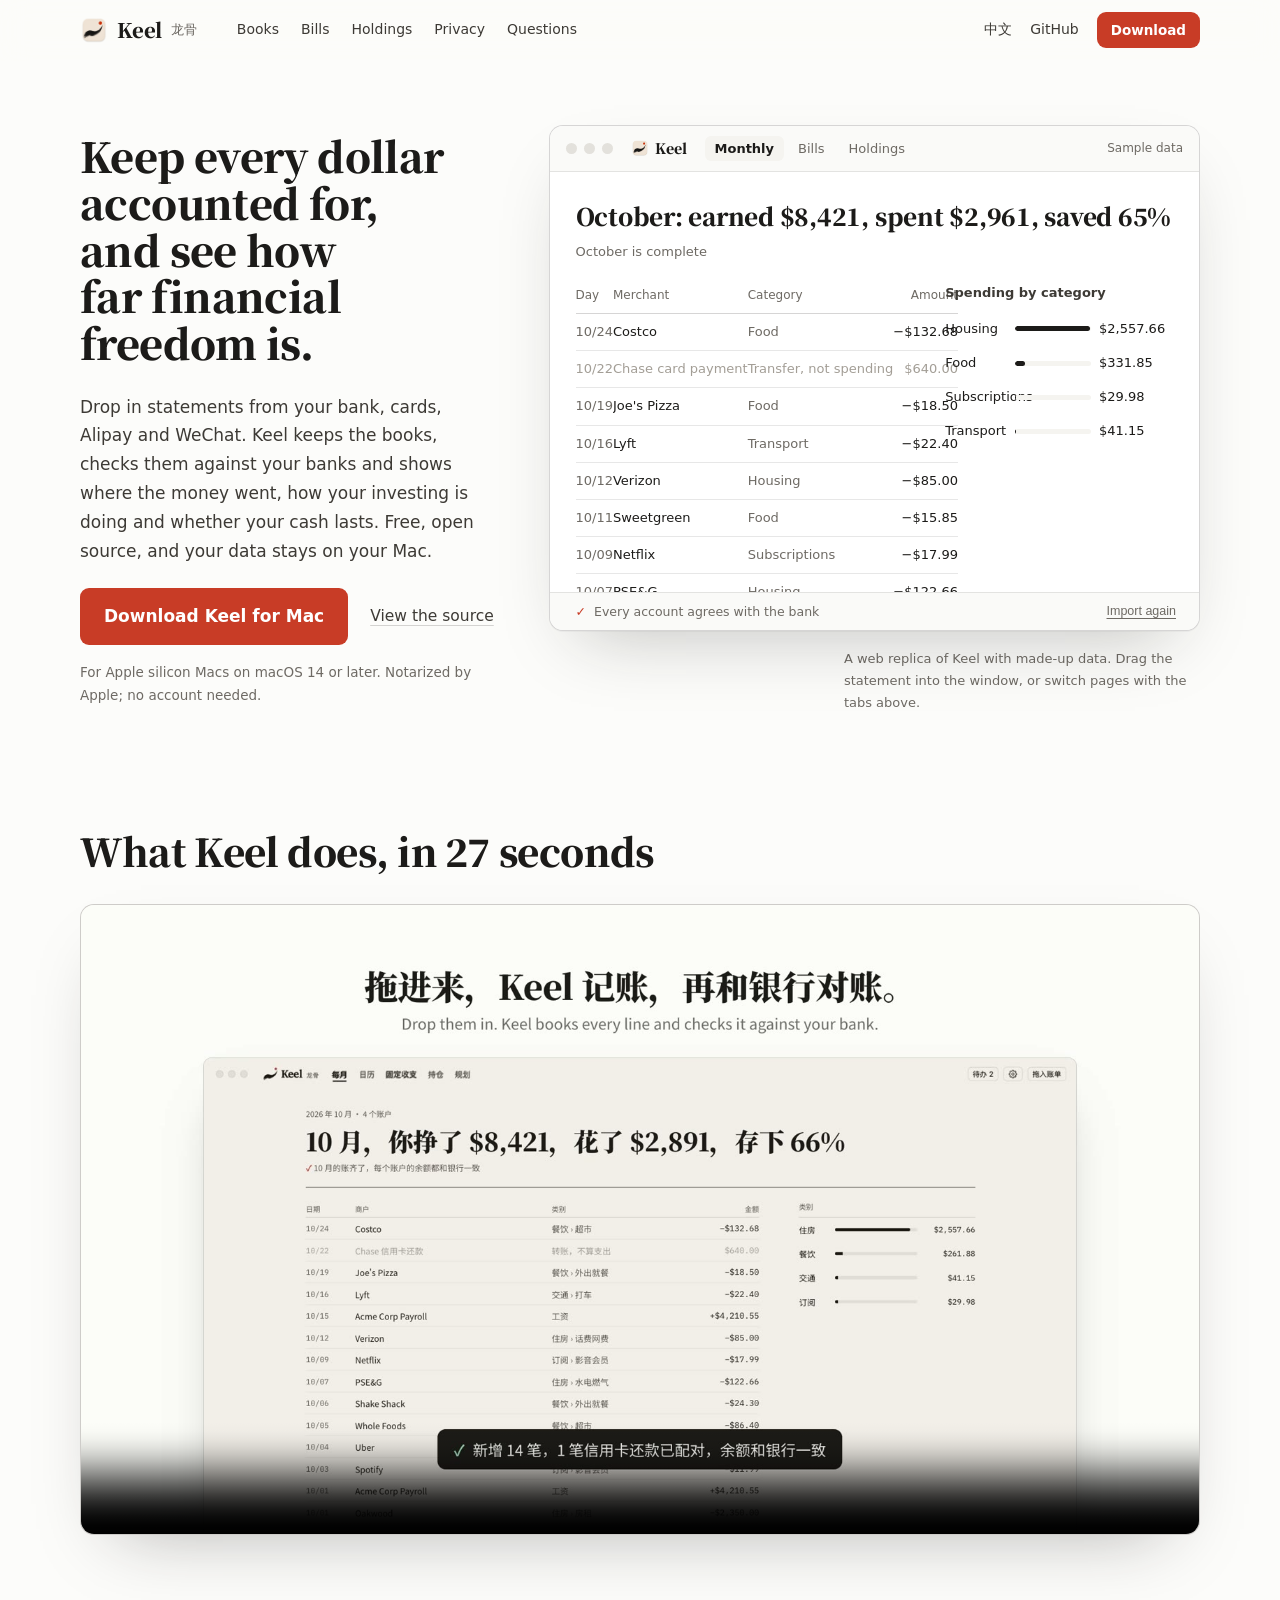
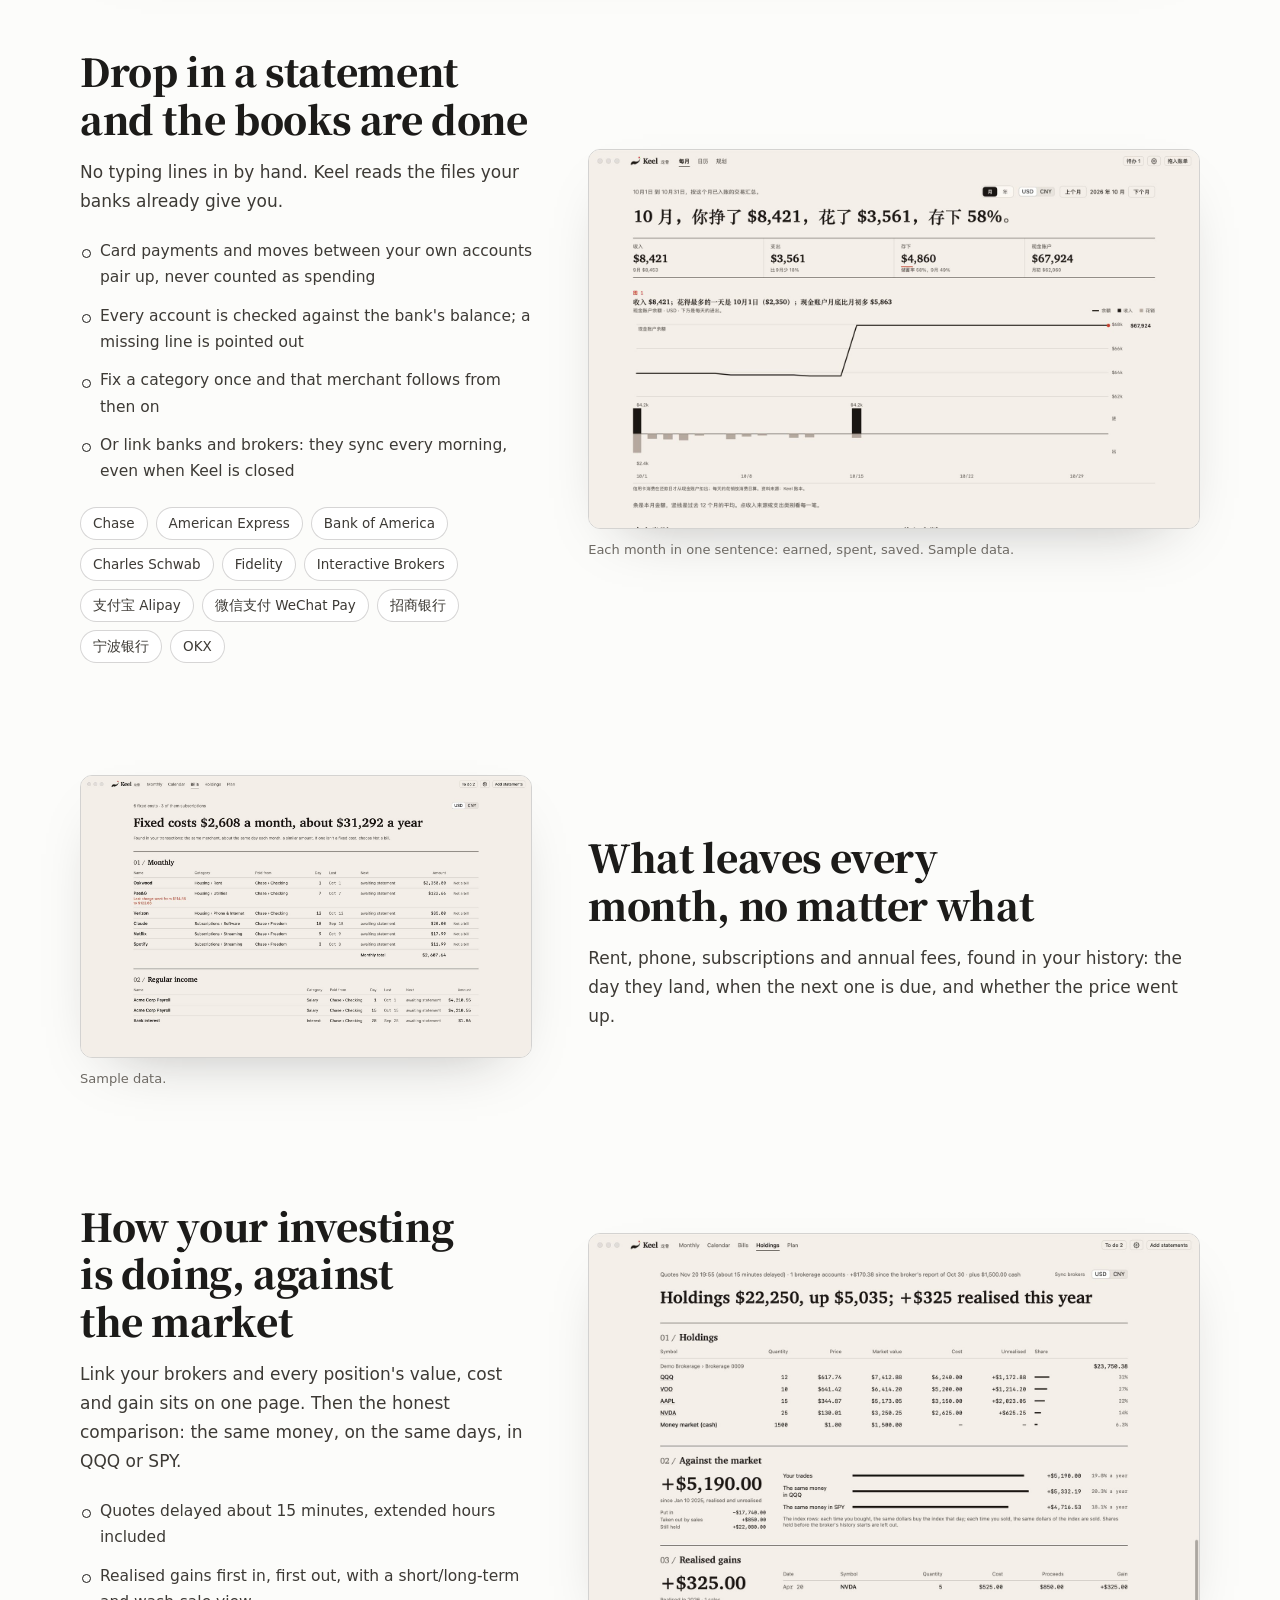
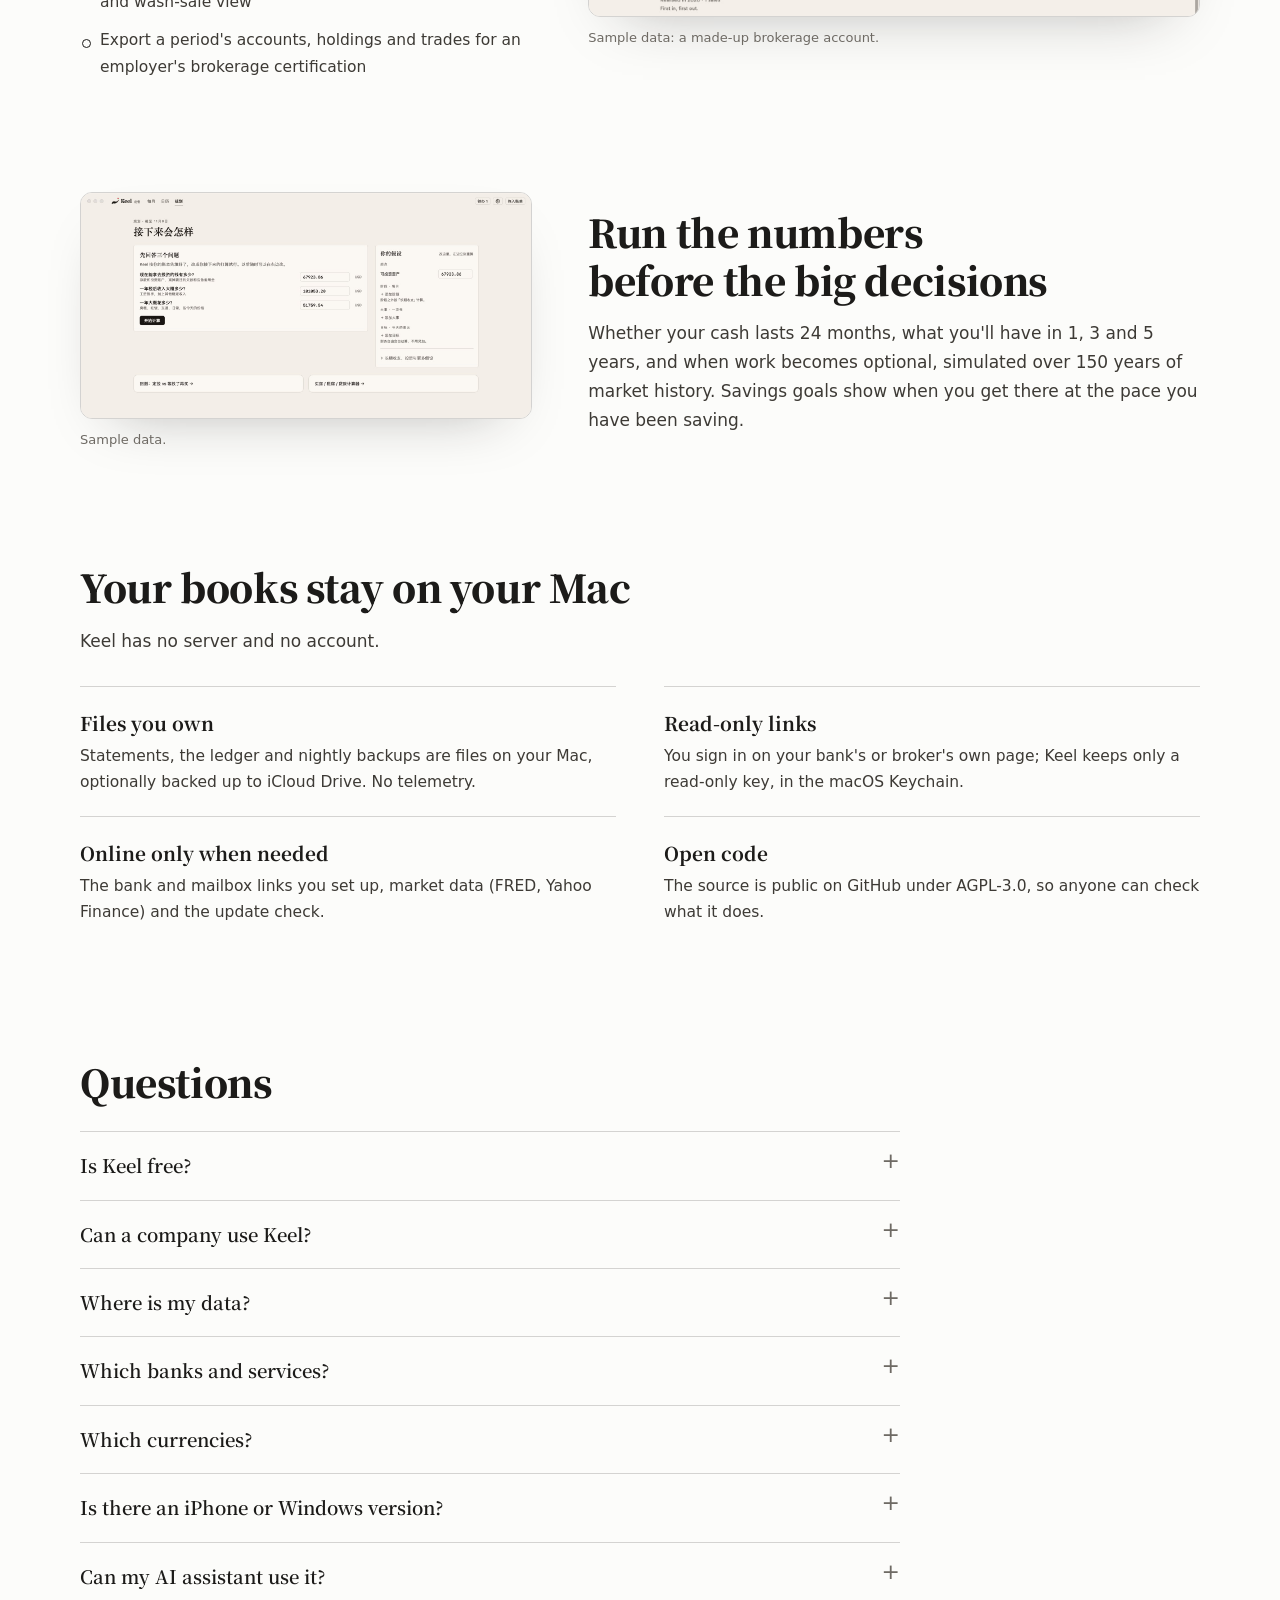
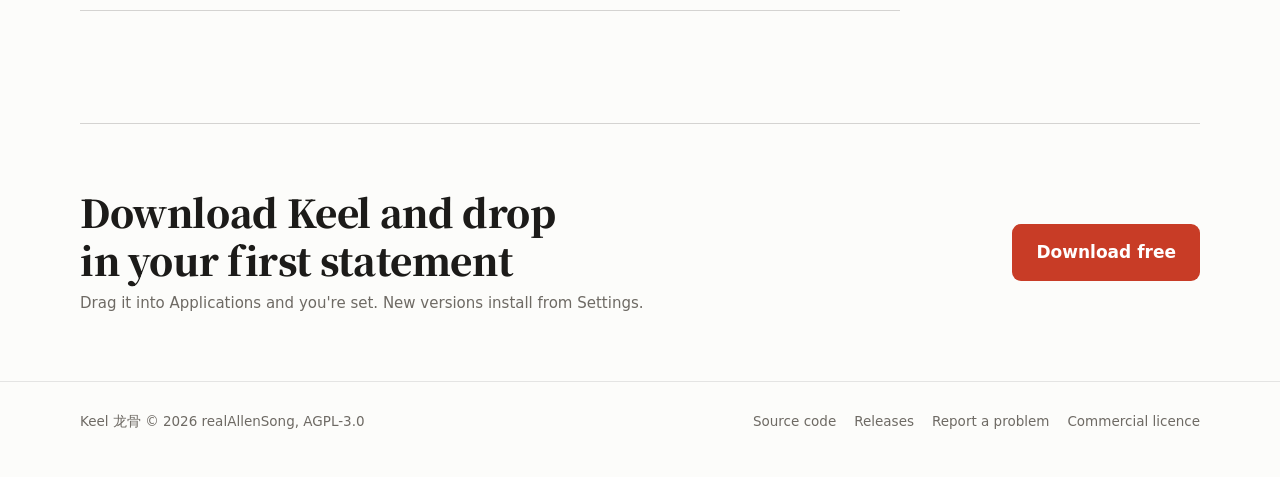
==== index.html @ b360a261 "Website: commercial licence in the FAQ and footer" ====
<!doctype html>
<html lang="zh-CN">
<head>
<meta charset="utf-8">
<meta name="viewport" content="width=device-width, initial-scale=1, viewport-fit=cover">
<title>Keel 龙骨 · 免费开源的 Mac 个人记账与财务规划</title>
<meta name="description" content="把银行、信用卡、支付宝和微信的账单拖进来，Keel 自动记账、和银行对账，告诉你钱花在哪、每月固定支出多少、投资和大盘比怎样、离财务自由还有多远。数据只在你的 Mac 上。免费，开源。">
<link rel="canonical" href="https://realallensong.github.io/Keel/">
<meta name="robots" content="index, follow">
<meta name="theme-color" content="#FCFCFA">
<meta name="color-scheme" content="light">
<meta property="og:type" content="website">
<meta property="og:url" content="https://realallensong.github.io/Keel/">
<meta property="og:site_name" content="Keel 龙骨">
<meta property="og:locale" content="zh_CN">
<meta property="og:locale:alternate" content="en_US">
<meta property="og:title" content="Keel 龙骨 · 把每一笔账记清楚">
<meta property="og:description" content="免费开源的 Mac 个人记账：账单拖进来，自动记账、对账，看清钱花在哪、离财务自由还有多远。数据只在你的 Mac 上。">
<meta property="og:image" content="https://realallensong.github.io/Keel/img/og.png">
<meta property="og:image:width" content="1200">
<meta property="og:image:height" content="630">
<meta property="og:image:alt" content="Keel 龙骨：免费开源的 Mac 个人记账">
<meta name="twitter:card" content="summary_large_image">
<meta name="twitter:title" content="Keel · Free, open-source personal finance for the Mac">
<meta name="twitter:description" content="Drop in bank, card, Alipay and WeChat statements; Keel keeps the books, reconciles them and shows where the money goes. Your data stays on your Mac.">
<meta name="twitter:image" content="https://realallensong.github.io/Keel/img/og.png">
<link rel="apple-touch-icon" href="img/icon.png">
<script type="application/ld+json">
{
  "@context": "https://schema.org",
  "@type": "SoftwareApplication",
  "name": "Keel 龙骨",
  "alternateName": "Keel",
  "operatingSystem": "macOS 14 or later, Apple silicon",
  "applicationCategory": "FinanceApplication",
  "description": "Free, open-source personal finance for the Mac. Bank, card, Alipay and WeChat statements become a double-entry ledger reconciled against your banks, with monthly spending, fixed bills, holdings against the market, savings goals and long-range planning. Data stays on the Mac.",
  "url": "https://realallensong.github.io/Keel/",
  "downloadUrl": "https://github.com/realAllenSong/Keel/releases/latest/download/Keel.dmg",
  "softwareVersion": "1.0.0",
  "license": "https://www.gnu.org/licenses/agpl-3.0.html",
  "isAccessibleForFree": true,
  "offers": { "@type": "Offer", "price": "0", "priceCurrency": "USD" },
  "author": { "@type": "Person", "name": "realAllenSong", "url": "https://github.com/realAllenSong" },
  "sameAs": ["https://github.com/realAllenSong/Keel"]
}
</script>
<script type="application/ld+json">
{
  "@context": "https://schema.org",
  "@type": "FAQPage",
  "mainEntity": [
    {"@type": "Question", "name": "Keel 免费吗？",
     "acceptedAnswer": {"@type": "Answer", "text": "免费，并且按 AGPL-3.0 开源，源代码在 GitHub。它能连接的银行数据服务（Plaid、SimpleFIN Bridge、SnapTrade）由第三方提供，有各自的收费方式；只用账单文件就完全不需要它们。"}},
    {"@type": "Question", "name": "我的数据存在哪里？",
     "acceptedAnswer": {"@type": "Answer", "text": "全部在你的 Mac 上：账单、账本和备份在 ~/Library/Application Support/Keel，银行授权在 macOS 钥匙串。Keel 没有服务器，不需要注册，也不上传数据。"}},
    {"@type": "Question", "name": "支持哪些银行和平台？",
     "acceptedAnswer": {"@type": "Answer", "text": "账单文件：Chase、American Express、Bank of America、Charles Schwab、Fidelity、盈透、支付宝、微信支付、招商银行、宁波银行、OKX；其他银行的 CSV 或 Excel 教一次就认得。也可以通过 Plaid、SimpleFIN、SnapTrade 直接连接银行和券商。"}},
    {"@type": "Question", "name": "支持哪些币种？",
     "acceptedAnswer": {"@type": "Answer", "text": "美元和人民币。其他币种的持仓会折算成这两种。"}},
    {"@type": "Question", "name": "有 iPhone 或 Windows 版吗？",
     "acceptedAnswer": {"@type": "Answer", "text": "暂时没有，目前只有 Mac 版，需要 Apple 芯片和 macOS 14 或更新。"}},
    {"@type": "Question", "name": "公司能用 Keel 吗？",
     "acceptedAnswer": {"@type": "Answer", "text": "个人使用永远免费。公司可以按 AGPL-3.0 使用；如果要把 Keel 放进闭源的产品或服务，或者需要 AGPL 以外的条款，请联系 song@entropinia.com 购买商业授权。"}}
  ]
}
</script>
<link rel="icon" href="img/favicon.png">
<link rel="preconnect" href="https://fonts.googleapis.com">
<link rel="preconnect" href="https://fonts.gstatic.com" crossorigin>
<link rel="stylesheet" href="https://fonts.googleapis.com/css2?family=Noto+Serif+SC:wght@600;900&display=swap">
<style>
/* Keel's website: white paper, sumi ink, one vermilion seal (DESIGN.md), always light. */
:root {
  --bg: #FCFCFA; --card: #FFFFFF; --well: #F5F4F0;
  --ink: #1C1B19; --ink2: #3D3A35; --muted: #6E6A64; --faint: #A39E96;
  --line: rgba(28,27,25,.10); --line2: rgba(28,27,25,.18);
  --seal: #C83C26; --seal-ink: #A93220; --seal-wash: #FBEDE9; --ok: #2F7350;
  --serif: "Noto Serif SC", "Songti SC", Charter, Georgia, serif;
  --sans: -apple-system, BlinkMacSystemFont, "SF Pro Text", "PingFang SC", "Helvetica Neue", system-ui, sans-serif;
  --ease: cubic-bezier(.16, 1, .3, 1);
  color-scheme: light;
}
* { box-sizing: border-box; }
html { -webkit-text-size-adjust: 100%; scroll-behavior: smooth; scroll-padding-top: 72px; }
body { margin: 0; background: var(--bg); color: var(--ink); font: 16.5px/1.7 var(--sans); -webkit-font-smoothing: antialiased; }
a { color: inherit; }
img { max-width: 100%; display: block; }
.wrap { max-width: 1160px; margin: 0 auto; padding-inline: max(20px, env(safe-area-inset-left)) max(20px, env(safe-area-inset-right)); }
.skip { position: absolute; left: -999px; }
.skip:focus { left: 12px; top: 12px; background: var(--card); padding: 8px 12px; z-index: 50; }
:focus-visible { outline: 2px solid var(--seal); outline-offset: 3px; border-radius: 4px; }
[data-en] { display: none; }
html[lang="en"] [data-zh] { display: none; }
html[lang="en"] [data-en] { display: revert; }

/* ---------- top bar */
.bar { position: sticky; top: 0; z-index: 20; background: rgba(252,252,250,.86); backdrop-filter: saturate(1.4) blur(14px); -webkit-backdrop-filter: saturate(1.4) blur(14px); border-bottom: 1px solid transparent; transition: border-color .2s; }
.bar.scrolled { border-bottom-color: var(--line); }
.bar .wrap { display: flex; align-items: center; gap: 28px; height: 60px; }
.brand { display: flex; align-items: center; gap: 9px; text-decoration: none; font-family: var(--serif); font-weight: 900; font-size: 20px; letter-spacing: -.01em; }
.brand img { width: 28px; height: 28px; border-radius: 7px; }
.brand small { font: 400 13px var(--sans); color: var(--muted); }
.nav { display: flex; gap: 22px; margin-left: 12px; }
.nav a, .tools a:not(.btn), .tools button { font-size: 14px; color: var(--ink2); text-decoration: none; background: none; border: 0; padding: 0; cursor: pointer; font-family: var(--sans); }
.nav a:hover, .tools a:hover, .tools button:hover { color: var(--ink); }
.tools { margin-left: auto; display: flex; align-items: center; gap: 18px; }
.btn { display: inline-flex; align-items: center; gap: 8px; text-decoration: none; border-radius: 9px; font-weight: 600; transition: background .15s, transform .15s var(--ease); }
.btn-seal { background: var(--seal); color: #fff; }
.btn-seal:hover { background: var(--seal-ink); }
.btn-sm { font-size: 13.5px; padding: 7px 14px; }
.btn-lg { font-size: 17px; padding: 14px 24px; }
.btn-lg:active { transform: scale(.98); }
.quiet { color: var(--ink2); font-size: 15.5px; text-decoration: underline; text-decoration-color: var(--line2); text-underline-offset: 4px; }
.quiet:hover { text-decoration-color: var(--ink); }

/* ---------- hero */
.hero { padding: 64px 0 0; display: grid; grid-template-columns: minmax(0, .78fr) minmax(0, 1.22fr); gap: 52px; align-items: center; }
.hero-text { display: grid; gap: 26px; }
h1 { font-family: var(--serif); font-weight: 900; font-size: clamp(32px, 3.7vw, 52px); line-height: 1.14; letter-spacing: -.015em; margin: 0; text-wrap: balance; }
h1 .ln { display: block; white-space: nowrap; }
html[lang="en"] h1 { font-size: clamp(30px, 3.2vw, 44px); }
html[lang="en"] h1 .ln { white-space: normal; }
.lede { font-size: 17px; color: var(--ink2); margin: 0 0 22px; max-width: 30em; }
.cta { display: flex; flex-wrap: wrap; align-items: center; gap: 14px 22px; }
.fine { margin: 16px 0 0; font-size: 13.5px; color: var(--muted); }

/* ---------- the app window (the one bold thing) */
.stage { position: relative; }
.win { background: var(--card); border: 1px solid var(--line2); border-radius: 14px; box-shadow: 0 1px 0 rgba(28,27,25,.04), 0 30px 70px -30px rgba(28,27,25,.28); overflow: hidden; }
.win-top { display: flex; align-items: center; gap: 18px; height: 46px; padding: 0 16px; border-bottom: 1px solid var(--line); background: #FAFAF8; }
.lights { display: flex; gap: 7px; }
.lights i { width: 11px; height: 11px; border-radius: 50%; background: #E3E1DC; }
.wbrand { display: flex; align-items: center; gap: 6px; font-family: var(--serif); font-weight: 900; font-size: 14px; }
.wbrand img { width: 18px; height: 18px; }
.wtabs { display: flex; gap: 4px; }
.wtabs button { font: 13px var(--sans); color: var(--muted); background: none; border: 0; padding: 5px 10px; border-radius: 6px; cursor: pointer; }
.wtabs button[aria-selected="true"] { color: var(--ink); background: var(--well); font-weight: 600; }
.wtop-right { margin-left: auto; font-size: 12px; color: var(--muted); }
.panel { padding: 24px 26px 18px; height: 420px; overflow: hidden; }
.panel[hidden] { display: none; }
.sentence { font-family: var(--serif); font-weight: 900; font-size: clamp(19px, 1.9vw, 24px); margin: 0 0 4px; letter-spacing: -.01em; }
.subline { font-size: 13px; color: var(--muted); margin: 0 0 22px; }
.num { font-variant-numeric: tabular-nums; }
.split { display: grid; grid-template-columns: minmax(0, 1.5fr) minmax(0, 1fr); gap: 28px; align-items: start; }
.tbl { width: 100%; border-collapse: collapse; font-size: 13px; }
.tbl th { text-align: left; font-weight: 500; color: var(--muted); font-size: 12px; padding: 0 0 8px; border-bottom: 1px solid var(--line2); }
.tbl td { padding: 7px 0; border-bottom: 1px solid var(--line); white-space: nowrap; }
.tbl td:nth-child(2) { max-width: 150px; overflow: hidden; text-overflow: ellipsis; }
.tbl .r { text-align: right; }
.tbl .day { color: var(--muted); width: 64px; }
.tbl .cat { color: var(--muted); }
.tbl tr.new td { animation: land .55s var(--ease) both; }
.tbl tr.xfer td { color: var(--faint); }
@keyframes land { from { opacity: 0; transform: translateY(-6px); background: var(--seal-wash); } to { opacity: 1; transform: none; background: transparent; } }
.cats h4, .side h4 { font: 600 13px var(--sans); margin: 0 0 12px; color: var(--ink2); }
.catrow { display: grid; grid-template-columns: 62px 1fr 74px; align-items: center; gap: 8px; font-size: 13px; padding: 6px 0; }
.track { height: 5px; background: var(--well); border-radius: 3px; overflow: hidden; }
.track i { display: block; height: 100%; width: 0; background: var(--ink); border-radius: 3px; transition: width .7s var(--ease); }
.drop { position: relative; display: flex; flex: none; align-items: center; gap: 10px; background: var(--card); border: 1px solid var(--line2); border-radius: 11px; padding: 10px 14px 10px 12px; box-shadow: 0 14px 34px -16px rgba(28,27,25,.35); cursor: grab; font-size: 13.5px; user-select: none; transition: transform .2s var(--ease), opacity .3s; }
.drop:hover { transform: translateY(-2px); }
.drop .file { width: 30px; height: 36px; border-radius: 4px; border: 1px solid var(--line2); background: linear-gradient(#fff, #F6F5F2); position: relative; flex: none; }
.drop .file::after { content: "CSV"; position: absolute; bottom: 4px; left: 0; right: 0; text-align: center; font: 700 8px var(--sans); color: var(--seal); }
.drop b { display: block; font-weight: 600; }
.drop small { color: var(--muted); font-size: 12px; }
.drop.gone { opacity: 0; pointer-events: none; }
.win.over { outline: 2px dashed var(--seal); outline-offset: -8px; }
.toast { position: absolute; left: 50%; bottom: 58px; transform: translate(-50%, 12px); opacity: 0; background: var(--ink); color: #fff; font-size: 13.5px; padding: 10px 16px; border-radius: 10px; display: flex; gap: 10px; align-items: center; transition: opacity .3s, transform .4s var(--ease); pointer-events: none; white-space: nowrap; }
.toast.on { opacity: 1; transform: translate(-50%, 0); }
.toast .ok { color: #9FD8B6; font-weight: 700; }
.replay { position: absolute; right: 18px; bottom: 12px; font-size: 12.5px; color: var(--muted); background: none; border: 0; cursor: pointer; text-decoration: underline; text-underline-offset: 3px; display: none; }
.stage-note { font-size: 13px; color: var(--muted); margin: 0; }
.under { display: flex; align-items: center; gap: 18px; margin-top: 16px; }
.wfoot { display: flex; align-items: center; gap: 8px; height: 38px; padding: 0 26px; border-top: 1px solid var(--line); background: #FAFAF8; font-size: 12.5px; color: var(--muted); }
.wfoot .ok { color: var(--seal); font-weight: 700; }
.wfoot .wait { width: 7px; height: 7px; border-radius: 50%; background: var(--faint); }
.badge { display: inline-block; font-size: 11.5px; padding: 1px 7px; border-radius: 5px; background: var(--well); color: var(--muted); margin-left: 6px; vertical-align: 1px; }
.badge.up { background: var(--seal-wash); color: var(--seal-ink); }
.bars3 .catrow { grid-template-columns: 120px 1fr 96px; }
.bars3 .track i.me { background: var(--seal); }

/* ---------- sections */
section { padding: 112px 0 0; }
h2 { font-family: var(--serif); font-weight: 900; font-size: clamp(27px, 3.2vw, 38px); line-height: 1.25; letter-spacing: -.01em; margin: 0 0 16px; text-wrap: balance; }
.sec-lede { font-size: 17px; color: var(--ink2); margin: 0; max-width: 36em; }
.row { display: grid; grid-template-columns: minmax(0, .85fr) minmax(0, 1.15fr); gap: 56px; align-items: center; }
.row.flip > :first-child { order: 2; }
.points { list-style: none; padding: 0; margin: 22px 0 0; display: grid; gap: 12px; }
.points li { padding-left: 20px; position: relative; color: var(--ink2); font-size: 15.5px; }
.points li::before { content: ""; position: absolute; left: 2px; top: .72em; width: 7px; height: 7px; border-radius: 50%; border: 1.5px solid var(--ink); }
.shot { margin: 0; }
.shot img { border-radius: 12px; border: 1px solid var(--line2); box-shadow: 0 24px 60px -34px rgba(28,27,25,.35); }
.shot figcaption { font-size: 13px; color: var(--muted); margin-top: 10px; }
.banks { display: flex; flex-wrap: wrap; gap: 8px; margin-top: 22px; }
.banks span { font-size: 13.5px; color: var(--ink2); border: 1px solid var(--line2); border-radius: 999px; padding: 4px 12px; background: var(--card); }
.video { margin-top: 30px; }
.video video { width: 100%; border-radius: 14px; border: 1px solid var(--line2); background: var(--well); display: block; box-shadow: 0 30px 70px -36px rgba(28,27,25,.35); }
.facts { display: grid; grid-template-columns: repeat(2, minmax(0, 1fr)); gap: 0 48px; margin-top: 30px; }
.facts div { padding: 20px 0; border-top: 1px solid var(--line2); }
.facts h3 { font-family: var(--serif); font-size: 19px; margin: 0 0 4px; }
.facts p { margin: 0; color: var(--ink2); font-size: 15.5px; }
.faq { margin-top: 26px; max-width: 820px; }
details { border-top: 1px solid var(--line2); }
details:last-child { border-bottom: 1px solid var(--line2); }
summary { cursor: pointer; list-style: none; display: flex; justify-content: space-between; gap: 16px; padding: 18px 0; font-family: var(--serif); font-weight: 600; font-size: 18.5px; }
summary::-webkit-details-marker { display: none; }
summary::after { content: "+"; font: 300 22px var(--sans); color: var(--muted); line-height: 1; }
details[open] summary::after { content: "−"; }
details p { margin: -4px 0 20px; color: var(--ink2); font-size: 15.5px; max-width: 46em; }
code { font: .9em ui-monospace, "SF Mono", Menlo, monospace; background: var(--well); border-radius: 5px; padding: 1px 6px; }
.end { margin: 112px 0 0; padding: 64px 0; border-top: 1px solid var(--line2); display: grid; grid-template-columns: minmax(0, 1fr) auto; gap: 32px; align-items: center; }
.end h2 { margin: 0 0 8px; }
.end p { margin: 0; color: var(--muted); font-size: 15px; }
footer { border-top: 1px solid var(--line); padding: 28px 0 44px; font-size: 13.5px; color: var(--muted); }
footer .wrap { display: flex; flex-wrap: wrap; justify-content: space-between; gap: 12px; }
footer nav { display: flex; gap: 18px; }
footer a { text-decoration: none; }
footer a:hover { color: var(--ink); }

@media (max-width: 900px) {
  .nav { display: none; }
  .hero { padding-top: 40px; }
  .hero, .hero-text, .row, .split, .facts, .end { grid-template-columns: 1fr; gap: 26px; }
  .panel { height: auto; }
  .row.flip > :first-child { order: 0; }
  .panel { padding: 22px 18px 26px; min-height: 0; }
  .under { flex-direction: column; align-items: flex-start; gap: 10px; }
  .cats { display: none; }
  .tbl .cat, .wtop-right { display: none; }
  section { padding-top: 80px; }
  .tools .gh { display: none; }
}
@media (max-width: 420px) {
  h1 { font-size: 31px; }
  .wtabs button { padding: 5px 7px; }
}
@media (prefers-reduced-motion: reduce) {
  html { scroll-behavior: auto; }
  .tbl tr.new td { animation: none; }
  .track i, .toast, .drop { transition: none; }
}
</style>
</head>
<body>
<a class="skip" href="#main"><span data-zh>跳到正文</span><span data-en>Skip to content</span></a>

<header class="bar" id="bar">
  <div class="wrap">
    <a class="brand" href="#"><img src="img/icon.png" alt="">Keel <small>龙骨</small></a>
    <nav class="nav" aria-label="Sections">
      <a href="#books"><span data-zh>记账</span><span data-en>Books</span></a>
      <a href="#bills"><span data-zh>固定收支</span><span data-en>Bills</span></a>
      <a href="#holdings"><span data-zh>持仓</span><span data-en>Holdings</span></a>
      <a href="#privacy"><span data-zh>隐私</span><span data-en>Privacy</span></a>
      <a href="#faq"><span data-zh>问题</span><span data-en>Questions</span></a>
    </nav>
    <div class="tools">
      <button id="lang" type="button">English</button>
      <a class="gh" href="https://github.com/realAllenSong/Keel">GitHub</a>
      <a class="btn btn-seal btn-sm" href="https://github.com/realAllenSong/Keel/releases/latest/download/Keel.dmg"><span data-zh>下载</span><span data-en>Download</span></a>
    </div>
  </div>
</header>

<main id="main">
  <div class="wrap">
    <div class="hero">
      <div class="hero-text">
        <h1><span data-zh><span class="ln">把每一笔账记清楚，</span><span class="ln">再看清离财务自由</span><span class="ln">还有多远。</span></span><span data-en>Keep every dollar accounted for, and see how far financial freedom is.</span></h1>
        <div>
          <p class="lede"><span data-zh>把银行、信用卡、支付宝和微信的账单拖进来，Keel 自动记账、和银行对账，告诉你钱花在哪、投资怎么样、现金够不够用。免费，开源，数据只在你的 Mac 上。</span><span data-en>Drop in statements from your bank, cards, Alipay and WeChat. Keel keeps the books, checks them against your banks and shows where the money went, how your investing is doing and whether your cash lasts. Free, open source, and your data stays on your Mac.</span></p>
          <div class="cta">
            <a class="btn btn-seal btn-lg" href="https://github.com/realAllenSong/Keel/releases/latest/download/Keel.dmg"><span data-zh>免费下载 Keel for Mac</span><span data-en>Download Keel for Mac</span></a>
            <a class="quiet" href="https://github.com/realAllenSong/Keel"><span data-zh>查看源代码</span><span data-en>View the source</span></a>
          </div>
          <p class="fine"><span data-zh>需要 Apple 芯片的 Mac 和 macOS 14 或更新。安装包经过 Apple 公证，不用注册。</span><span data-en>For Apple silicon Macs on macOS 14 or later. Notarized by Apple; no account needed.</span></p>
        </div>
      </div>

      <div>
      <div class="stage" id="stage">
        <div class="win" id="win">
          <div class="win-top">
            <span class="lights" aria-hidden="true"><i></i><i></i><i></i></span>
            <span class="wbrand"><img src="img/icon.png" alt="">Keel</span>
            <div class="wtabs" role="tablist" aria-label="Keel">
              <button role="tab" aria-selected="true" data-panel="p-month"><span data-zh>每月</span><span data-en>Monthly</span></button>
              <button role="tab" aria-selected="false" data-panel="p-bills"><span data-zh>固定收支</span><span data-en>Bills</span></button>
              <button role="tab" aria-selected="false" data-panel="p-hold"><span data-zh>持仓</span><span data-en>Holdings</span></button>
            </div>
            <span class="wtop-right"><span data-zh>示例数据</span><span data-en>Sample data</span></span>
          </div>

          <div class="panel" id="p-month" role="tabpanel">
            <p class="sentence num" id="sentence"></p>
            <p class="subline" id="subline"></p>
            <div class="split">
              <table class="tbl num" aria-label="Spending by day">
                <thead><tr><th><span data-zh>日期</span><span data-en>Day</span></th><th><span data-zh>商户</span><span data-en>Merchant</span></th><th class="cat"><span data-zh>类别</span><span data-en>Category</span></th><th class="r"><span data-zh>金额</span><span data-en>Amount</span></th></tr></thead>
                <tbody id="rows"></tbody>
              </table>
              <div class="cats">
                <h4><span data-zh>支出类别</span><span data-en>Spending by category</span></h4>
                <div id="cats"></div>
              </div>
            </div>
          </div>

          <div class="panel" id="p-bills" role="tabpanel" hidden>
            <p class="sentence num"><span data-zh>每月固定支出 $2,608，一年约 $31,292</span><span data-en>Fixed costs $2,608 a month, about $31,292 a year</span></p>
            <p class="subline"><span data-zh>从流水里自动找出来的，点「不算」就不再出现</span><span data-en>Found in your history; dismiss one and it stays gone</span></p>
            <table class="tbl num">
              <thead><tr><th><span data-zh>名称</span><span data-en>Name</span></th><th class="cat"><span data-zh>类别</span><span data-en>Category</span></th><th><span data-zh>每月</span><span data-en>Day</span></th><th class="r"><span data-zh>金额</span><span data-en>Amount</span></th></tr></thead>
              <tbody>
                <tr><td>Oakwood</td><td class="cat"><span data-zh>房租</span><span data-en>Rent</span></td><td><span data-zh>1 日</span><span data-en>1st</span></td><td class="r">$2,350.00</td></tr>
                <tr><td>PSE&amp;G <span class="badge up"><span data-zh>涨价 +$7.81</span><span data-en>up $7.81</span></span></td><td class="cat"><span data-zh>水电燃气</span><span data-en>Utilities</span></td><td><span data-zh>7 日</span><span data-en>7th</span></td><td class="r">$122.66</td></tr>
                <tr><td>Verizon</td><td class="cat"><span data-zh>话费网费</span><span data-en>Phone</span></td><td><span data-zh>12 日</span><span data-en>12th</span></td><td class="r">$85.00</td></tr>
                <tr><td>Claude</td><td class="cat"><span data-zh>订阅</span><span data-en>Subscription</span></td><td><span data-zh>18 日</span><span data-en>18th</span></td><td class="r">$20.00</td></tr>
                <tr><td>Netflix</td><td class="cat"><span data-zh>订阅</span><span data-en>Subscription</span></td><td><span data-zh>9 日</span><span data-en>9th</span></td><td class="r">$17.99</td></tr>
                <tr><td>Spotify</td><td class="cat"><span data-zh>订阅</span><span data-en>Subscription</span></td><td><span data-zh>3 日</span><span data-en>3rd</span></td><td class="r">$11.99</td></tr>
              </tbody>
            </table>
          </div>

          <div class="panel" id="p-hold" role="tabpanel" hidden>
            <p class="sentence num"><span data-zh>持仓市值 $22,250，浮盈 $5,035</span><span data-en>Holdings $22,250, up $5,035</span></p>
            <p class="subline"><span data-zh>同样的钱、同一天买指数会怎样</span><span data-en>The same money, on the same days, in an index</span></p>
            <div class="split">
              <table class="tbl num">
                <thead><tr><th><span data-zh>代码</span><span data-en>Symbol</span></th><th class="r"><span data-zh>市值</span><span data-en>Value</span></th><th class="r"><span data-zh>成本</span><span data-en>Cost</span></th><th class="r"><span data-zh>浮动盈亏</span><span data-en>Gain</span></th></tr></thead>
                <tbody>
                  <tr><td>QQQ</td><td class="r">$7,412.88</td><td class="r">$6,240.00</td><td class="r">+$1,172.88</td></tr>
                  <tr><td>VOO</td><td class="r">$6,414.20</td><td class="r">$5,200.00</td><td class="r">+$1,214.20</td></tr>
                  <tr><td>AAPL</td><td class="r">$5,173.05</td><td class="r">$3,150.00</td><td class="r">+$2,023.05</td></tr>
                  <tr><td>NVDA</td><td class="r">$3,250.25</td><td class="r">$2,625.00</td><td class="r">+$625.25</td></tr>
                </tbody>
              </table>
              <div class="side bars3">
                <h4><span data-zh>和大盘比</span><span data-en>Against the market</span></h4>
                <div class="catrow"><span data-zh>你的买卖</span><span data-en>Your trades</span><div class="track"><i class="me" style="width:94%"></i></div><span class="r num">+$5,190</span></div>
                <div class="catrow"><span data-zh>同样的钱买 QQQ</span><span data-en>Same money in QQQ</span><div class="track"><i style="width:96%"></i></div><span class="r num">+$5,332</span></div>
                <div class="catrow"><span data-zh>同样的钱买 SPY</span><span data-en>Same money in SPY</span><div class="track"><i style="width:85%"></i></div><span class="r num">+$4,717</span></div>
              </div>
            </div>
          </div>
          <div class="wfoot" id="wfoot"></div>
        </div>


        <div class="toast" id="toast" role="status"><span class="ok">✓</span><span id="toastText"></span></div>
        <button class="replay" id="replay" type="button"><span data-zh>再导入一次</span><span data-en>Import again</span></button>
      </div>
      <div class="under">
        <div class="drop" id="drop" draggable="true" role="button" tabindex="0" aria-label="Import a sample statement">
          <span class="file" aria-hidden="true"></span>
          <span><b>Chase_Activity_202610.CSV</b><small><span data-zh>拖进窗口，或点一下</span><span data-en>Drag into the window, or click</span></small></span>
        </div>
      <p class="stage-note"><span data-zh>这是 Keel 界面的网页复刻，数据是虚构的。把这份账单拖进窗口，或者点上面的标签切换页面。</span><span data-en>A web replica of Keel with made-up data. Drag the statement into the window, or switch pages with the tabs above.</span></p>
      </div>
      </div>
    </div>

    <section id="film">
      <h2><span data-zh>27 秒看完 Keel 做什么</span><span data-en>What Keel does, in 27 seconds</span></h2>
      <div class="video">
        <video controls playsinline preload="none" poster="media/keel-poster.jpg" aria-label="Keel 宣传片 / Keel promo video">
          <source src="media/keel-promo.mp4" type="video/mp4">
        </video>
      </div>
    </section>

    <section id="books">
      <div class="row">
        <div>
          <h2><span data-zh>账单拖进来，账就记好了</span><span data-en>Drop in a statement and the books are done</span></h2>
          <p class="sec-lede"><span data-zh>不用一笔笔手记。各家银行导出的文件，Keel 都认得。</span><span data-en>No typing lines in by hand. Keel reads the files your banks already give you.</span></p>
          <ul class="points">
            <li><span data-zh>信用卡还款、自己账户之间的转账自动配对，不会算成花销</span><span data-en>Card payments and moves between your own accounts pair up, never counted as spending</span></li>
            <li><span data-zh>每个账户都和银行余额核对，少了哪笔会告诉你</span><span data-en>Every account is checked against the bank's balance; a missing line is pointed out</span></li>
            <li><span data-zh>改一次分类，同一个商户以后自动归好</span><span data-en>Fix a category once and that merchant follows from then on</span></li>
            <li><span data-zh>也可以直接连银行和券商，每天早上自动同步，Keel 关着也会同步</span><span data-en>Or link banks and brokers: they sync every morning, even when Keel is closed</span></li>
          </ul>
          <div class="banks"><span>Chase</span><span>American Express</span><span>Bank of America</span><span>Charles Schwab</span><span>Fidelity</span><span>Interactive Brokers</span><span>支付宝 Alipay</span><span>微信支付 WeChat Pay</span><span>招商银行</span><span>宁波银行</span><span>OKX</span></div>
        </div>
        <figure class="shot"><img src="img/report.jpg" alt="Keel 的月报：收入、支出、存下多少" loading="lazy"><figcaption><span data-zh>每个月一句话说清楚：挣了多少、花了多少、存下多少。示例数据。</span><span data-en>Each month in one sentence: earned, spent, saved. Sample data.</span></figcaption></figure>
      </div>
    </section>

    <section id="bills">
      <div class="row flip">
        <div>
          <h2><span data-zh>每个月雷打不动要出去多少</span><span data-en>What leaves every month, no matter what</span></h2>
          <p class="sec-lede"><span data-zh>房租、话费、订阅、年费，从流水里自动找出来。哪天扣、下次什么时候、有没有涨价，一页看清。</span><span data-en>Rent, phone, subscriptions and annual fees, found in your history: the day they land, when the next one is due, and whether the price went up.</span></p>
        </div>
        <figure class="shot"><span data-zh><img src="img/bills-zh.jpg" alt="Keel 的固定收支" loading="lazy"></span><span data-en><img src="img/bills-en.jpg" alt="Keel's Bills page" loading="lazy"></span><figcaption><span data-zh>示例数据。</span><span data-en>Sample data.</span></figcaption></figure>
      </div>
    </section>

    <section id="holdings">
      <div class="row">
        <div>
          <h2><span data-zh>投资赚了多少，跑赢大盘没有</span><span data-en>How your investing is doing, against the market</span></h2>
          <p class="sec-lede"><span data-zh>连上券商，每只股票的市值、成本和盈亏都在一页里。再算一笔诚实的账：同样的钱、同一天买 QQQ 或 SPY，现在会是多少。</span><span data-en>Link your brokers and every position's value, cost and gain sits on one page. Then the honest comparison: the same money, on the same days, in QQQ or SPY.</span></p>
          <ul class="points">
            <li><span data-zh>延迟约 15 分钟的行情，盘前盘后也算</span><span data-en>Quotes delayed about 15 minutes, extended hours included</span></li>
            <li><span data-zh>已实现盈亏按先买先卖，附短期、长期和洗售的报税口径</span><span data-en>Realised gains first in, first out, with a short/long-term and wash-sale view</span></li>
            <li><span data-zh>一键导出某段时间的账户、持仓和交易，用于公司的券商账户申报</span><span data-en>Export a period's accounts, holdings and trades for an employer's brokerage certification</span></li>
          </ul>
        </div>
        <figure class="shot"><span data-zh><img src="img/holdings-zh.jpg" alt="Keel 的持仓页" loading="lazy"></span><span data-en><img src="img/holdings-en.jpg" alt="Keel's Holdings page" loading="lazy"></span><figcaption><span data-zh>示例数据：一个虚构的券商账户。</span><span data-en>Sample data: a made-up brokerage account.</span></figcaption></figure>
      </div>
    </section>

    <section id="plan">
      <div class="row flip">
        <div>
          <h2><span data-zh>接下来的路，先算一遍</span><span data-en>Run the numbers before the big decisions</span></h2>
          <p class="sec-lede"><span data-zh>接下来 24 个月现金够不够、1 年 3 年 5 年后有多少、什么时候可以不用工作，用 150 多年的市场历史来模拟。存钱目标按你最近每月存下的速度，算出什么时候达成。</span><span data-en>Whether your cash lasts 24 months, what you'll have in 1, 3 and 5 years, and when work becomes optional, simulated over 150 years of market history. Savings goals show when you get there at the pace you have been saving.</span></p>
        </div>
        <figure class="shot"><img src="img/plan.jpg" alt="Keel 的规划" loading="lazy"><figcaption><span data-zh>示例数据。</span><span data-en>Sample data.</span></figcaption></figure>
      </div>
    </section>

    <section id="privacy">
      <h2><span data-zh>你的账，只在你的 Mac 上</span><span data-en>Your books stay on your Mac</span></h2>
      <p class="sec-lede"><span data-zh>Keel 没有服务器，也不需要账号。</span><span data-en>Keel has no server and no account.</span></p>
      <div class="facts">
        <div><h3><span data-zh>文件在你手里</span><span data-en>Files you own</span></h3><p><span data-zh>账单、账本和每晚的备份都是你电脑上的文件，可以备份到 iCloud 云盘。没有数据统计。</span><span data-en>Statements, the ledger and nightly backups are files on your Mac, optionally backed up to iCloud Drive. No telemetry.</span></p></div>
        <div><h3><span data-zh>只读的连接</span><span data-en>Read-only links</span></h3><p><span data-zh>连银行和券商时，在它们自己的页面登录；Keel 只保存只读授权，放在 macOS 钥匙串里。</span><span data-en>You sign in on your bank's or broker's own page; Keel keeps only a read-only key, in the macOS Keychain.</span></p></div>
        <div><h3><span data-zh>只在需要时联网</span><span data-en>Online only when needed</span></h3><p><span data-zh>你设置的银行和邮箱连接、行情数据（FRED、Yahoo Finance），以及检查新版本。</span><span data-en>The bank and mailbox links you set up, market data (FRED, Yahoo Finance) and the update check.</span></p></div>
        <div><h3><span data-zh>代码公开</span><span data-en>Open code</span></h3><p><span data-zh>源代码按 AGPL-3.0 公开在 GitHub，任何人都能检查它做了什么。</span><span data-en>The source is public on GitHub under AGPL-3.0, so anyone can check what it does.</span></p></div>
      </div>
    </section>

    <section id="faq">
      <h2><span data-zh>常见问题</span><span data-en>Questions</span></h2>
      <div class="faq">
        <details><summary><span data-zh>Keel 免费吗？</span><span data-en>Is Keel free?</span></summary><p><span data-zh>免费，并且按 AGPL-3.0 开源。它能连接的银行数据服务（Plaid、SimpleFIN Bridge、SnapTrade）由第三方提供，有各自的收费方式；只用账单文件就完全不需要它们。</span><span data-en>Yes, and open source under AGPL-3.0. The bank-data services it can link to (Plaid, SimpleFIN Bridge, SnapTrade) are run by others with their own plans; with statement files alone you need none of them.</span></p></details>
        <details><summary><span data-zh>公司能用 Keel 吗？</span><span data-en>Can a company use Keel?</span></summary><p><span data-zh>个人使用永远免费。公司可以按 AGPL-3.0 使用；如果要把 Keel 放进闭源的产品或服务，或者需要 AGPL 以外的条款，请<a href="mailto:song@entropinia.com">联系我们</a>购买商业授权。</span><span data-en>Keel is free for individuals, always. Companies can use it under the AGPL-3.0; to build it into a closed-source product or service, or for terms other than the AGPL, <a href="mailto:song@entropinia.com">contact us</a> for a commercial licence.</span></p></details>
        <details><summary><span data-zh>我的数据存在哪里？</span><span data-en>Where is my data?</span></summary><p><span data-zh>全部在你的 Mac 上：账单、账本和备份在 <code>~/Library/Application Support/Keel</code>，银行授权在钥匙串。卸载 App 不会删掉它们。</span><span data-en>On your Mac: statements, ledger and backups in <code>~/Library/Application Support/Keel</code>, bank keys in the Keychain. Removing the app does not delete them.</span></p></details>
        <details><summary><span data-zh>支持哪些银行和平台？</span><span data-en>Which banks and services?</span></summary><p><span data-zh>账单文件：Chase、American Express、Bank of America、Charles Schwab、Fidelity、盈透、支付宝、微信支付、招商银行、宁波银行、OKX；其他银行的 CSV 或 Excel 教一次就认得。也可以通过 Plaid、SimpleFIN、SnapTrade（含 Robinhood、moomoo、Kraken 等）直接连接。</span><span data-en>Statement files from Chase, American Express, Bank of America, Charles Schwab, Fidelity, Interactive Brokers, Alipay, WeChat Pay, China Merchants Bank, Bank of Ningbo and OKX; any other CSV or Excel layout is taught once. Or link directly through Plaid, SimpleFIN and SnapTrade (Robinhood, moomoo, Kraken and more).</span></p></details>
        <details><summary><span data-zh>支持哪些币种？</span><span data-en>Which currencies?</span></summary><p><span data-zh>美元和人民币。其他币种的持仓会折算成这两种。</span><span data-en>US dollars and Chinese yuan. Holdings in other currencies convert into them.</span></p></details>
        <details><summary><span data-zh>有 iPhone 或 Windows 版吗？</span><span data-en>Is there an iPhone or Windows version?</span></summary><p><span data-zh>暂时没有，目前只有 Mac 版。</span><span data-en>Not yet; Keel is a Mac app.</span></p></details>
        <details><summary><span data-zh>能让 AI 助手帮我记账吗？</span><span data-en>Can my AI assistant use it?</span></summary><p><span data-zh>可以。Keel 自带 <code>keel</code> 命令行和 MCP 服务，Claude、Codex 等能在你的 Mac 上查询和更新账本，PDF 或截图里的账单也能交给它们整理后导入。</span><span data-en>Yes. Keel ships a <code>keel</code> command line and an MCP server, so Claude, Codex and others can query and update your ledger on your Mac, and turn a PDF or screenshot statement into lines Keel imports.</span></p></details>
      </div>
    </section>

    <div class="end">
      <div>
        <h2><span data-zh>下载 Keel，把第一份账单拖进去</span><span data-en>Download Keel and drop in your first statement</span></h2>
        <p><span data-zh>拖进「应用程序」就装好了。以后的新版本在设置里一键更新。</span><span data-en>Drag it into Applications and you're set. New versions install from Settings.</span></p>
      </div>
      <a class="btn btn-seal btn-lg" href="https://github.com/realAllenSong/Keel/releases/latest/download/Keel.dmg"><span data-zh>免费下载</span><span data-en>Download free</span></a>
    </div>
  </div>
</main>

<footer>
  <div class="wrap">
    <span>Keel 龙骨 © 2026 realAllenSong, <a href="https://github.com/realAllenSong/Keel/blob/main/LICENSE">AGPL-3.0</a></span>
    <nav>
      <a href="https://github.com/realAllenSong/Keel"><span data-zh>源代码</span><span data-en>Source code</span></a>
      <a href="https://github.com/realAllenSong/Keel/releases"><span data-zh>版本记录</span><span data-en>Releases</span></a>
      <a href="https://github.com/realAllenSong/Keel/issues"><span data-zh>反馈问题</span><span data-en>Report a problem</span></a>
      <a href="mailto:song@entropinia.com"><span data-zh>商业授权</span><span data-en>Commercial licence</span></a>
    </nav>
  </div>
</footer>

<script>
(function () {
  var root = document.documentElement, langBtn = document.getElementById("lang");
  function zh() { return root.lang !== "en"; }
  function setLang(l) {
    root.lang = l === "en" ? "en" : "zh-CN";
    langBtn.textContent = l === "en" ? "中文" : "English";
    try { localStorage.setItem("keel-lang", l); } catch (e) {}
    render();
  }

  // ---------- the monthly page: a sample October, before and after one statement
  var cats = { home: ["住房", "Housing"], food: ["餐饮", "Food"], subs: ["订阅", "Subscriptions"], move: ["交通", "Transport"] };
  var base = [
    ["10/06", "Shake Shack", "food", 24.30],
    ["10/05", "Whole Foods", "food", 86.40],
    ["10/04", "Uber", "move", 18.75],
    ["10/03", "Spotify", "subs", 11.99],
    ["10/02", "Trader Joe's", "food", 54.12],
    ["10/01", "Oakwood", "home", 2350.00]
  ];
  var statement = [
    ["10/07", "PSE&G", "home", 122.66],
    ["10/09", "Netflix", "subs", 17.99],
    ["10/11", "Sweetgreen", "food", 15.85],
    ["10/12", "Verizon", "home", 85.00],
    ["10/16", "Lyft", "move", 22.40],
    ["10/19", "Joe's Pizza", "food", 18.50],
    ["10/22", ["Chase 信用卡还款", "Chase card payment"], null, 640.00],
    ["10/24", "Costco", "food", 132.68]
  ];
  var income = 8421.10, shown = base.slice(), importing = false, done = false;
  var rows = document.getElementById("rows"), catsEl = document.getElementById("cats");

  function money(v) { return "$" + v.toLocaleString("en-US", { minimumFractionDigits: 2, maximumFractionDigits: 2 }); }
  function whole(v) { return "$" + Math.round(v).toLocaleString("en-US"); }
  function name(n) { return typeof n === "string" ? n : (zh() ? n[0] : n[1]); }
  function byDate(a, b) { return a[0] < b[0] ? 1 : -1; }

  function render(fresh) {
    var all = shown.slice().sort(byDate), spent = 0, sums = {};
    all.forEach(function (r) { if (r[2]) { spent += r[3]; sums[r[2]] = (sums[r[2]] || 0) + r[3]; } });
    var list = all.slice(0, 9);
    rows.innerHTML = "";
    list.forEach(function (r) {
      var tr = document.createElement("tr");
      if (!r[2]) tr.className = "xfer";
      if (fresh && fresh.indexOf(r) >= 0) tr.className += " new";
      var cat = r[2] ? (zh() ? cats[r[2]][0] : cats[r[2]][1]) : (zh() ? "转账，不算支出" : "Transfer, not spending");
      tr.innerHTML = "<td class='day'>" + r[0] + "</td><td></td><td class='cat'>" + cat + "</td><td class='r'>" + (r[2] ? "−" : "") + money(r[3]) + "</td>";
      tr.children[1].textContent = name(r[1]);
      rows.appendChild(tr);
    });
    document.getElementById("wfoot").innerHTML = done
      ? "<span class='ok'>✓</span>" + (zh() ? "所有账户的余额都和银行一致" : "Every account agrees with the bank")
      : "<span class='wait'></span>" + (zh() ? "Chase 信用卡：10 月 7 日之后的账单还没导入" : "Chase card: lines after Oct 7 not imported yet");
    var saved = Math.round((1 - spent / income) * 100);
    document.getElementById("sentence").textContent = zh()
      ? "10 月，你挣了 " + whole(income) + "，花了 " + whole(spent) + "，存下 " + saved + "%"
      : "October: earned " + whole(income) + ", spent " + whole(spent) + ", saved " + saved + "%";
    document.getElementById("subline").textContent = done
      ? (zh() ? "10 月的账齐了" : "October is complete")
      : (zh() ? "10 月到 6 日" : "October, through the 6th");
    var max = 2600;
    catsEl.innerHTML = "";
    Object.keys(cats).forEach(function (k) {
      var v = sums[k] || 0, row = document.createElement("div");
      row.className = "catrow";
      row.innerHTML = "<span>" + (zh() ? cats[k][0] : cats[k][1]) + "</span><div class='track'><i></i></div><span class='r num'>" + money(v) + "</span>";
      catsEl.appendChild(row);
      var bar = row.querySelector("i");
      requestAnimationFrame(function () { bar.style.width = Math.max(1.5, v / max * 100) + "%"; });
    });
  }

  var drop = document.getElementById("drop"), win = document.getElementById("win"), toast = document.getElementById("toast"), replay = document.getElementById("replay");
  var still = window.matchMedia("(prefers-reduced-motion: reduce)").matches;

  function importStatement() {
    if (importing || done) return;
    importing = true;
    showTab("p-month");
    drop.classList.add("gone");
    var i = 0;
    (function next() {
      if (i < statement.length) {
        var r = statement[i++];
        shown.push(r);
        render([r]);
        setTimeout(next, still ? 0 : 230);
      } else {
        importing = false; done = true;
        render();
        document.getElementById("toastText").textContent = zh()
          ? "新增 8 笔，1 笔信用卡还款已配对，余额和银行一致"
          : "8 new lines, 1 card payment paired, balances agree with the bank";
        toast.classList.add("on");
        setTimeout(function () { toast.classList.remove("on"); replay.style.display = "block"; }, 3600);
      }
    })();
  }
  function reset() {
    shown = base.slice(); done = false; replay.style.display = "none";
    drop.classList.remove("gone"); render();
  }
  drop.addEventListener("click", importStatement);
  drop.addEventListener("keydown", function (e) { if (e.key === "Enter" || e.key === " ") { e.preventDefault(); importStatement(); } });
  drop.addEventListener("dragstart", function (e) { e.dataTransfer.setData("text/plain", "statement"); });
  win.addEventListener("dragover", function (e) { e.preventDefault(); win.classList.add("over"); });
  win.addEventListener("dragleave", function () { win.classList.remove("over"); });
  win.addEventListener("drop", function (e) { e.preventDefault(); win.classList.remove("over"); importStatement(); });
  replay.addEventListener("click", reset);
  // One orchestrated moment: the statement books itself once, a moment after the page opens.
  var touched = false;
  ["pointerdown", "keydown", "scroll"].forEach(function (ev) { window.addEventListener(ev, function () { touched = true; }, { once: true, passive: true }); });
  if (!still) setTimeout(function () { if (!touched && !done) importStatement(); }, 2200);

  // ---------- tabs inside the window
  var tabs = Array.prototype.slice.call(document.querySelectorAll(".wtabs button"));
  function showTab(id) {
    tabs.forEach(function (t) {
      var on = t.dataset.panel === id;
      t.setAttribute("aria-selected", on ? "true" : "false");
      document.getElementById(t.dataset.panel).hidden = !on;
    });
    drop.style.visibility = id === "p-month" ? "visible" : "hidden";
  }
  tabs.forEach(function (t) { t.addEventListener("click", function () { showTab(t.dataset.panel); }); });

  // ---------- top bar hairline once scrolled
  var bar = document.getElementById("bar");
  window.addEventListener("scroll", function () { bar.classList.toggle("scrolled", window.scrollY > 8); }, { passive: true });

  var saved = null;
  try { saved = localStorage.getItem("keel-lang"); } catch (e) {}
  langBtn.addEventListener("click", function () { setLang(zh() ? "en" : "zh"); });
  setLang(saved || ((navigator.language || "").toLowerCase().indexOf("zh") === 0 ? "zh" : "en"));
})();
</script>
</body>
</html>
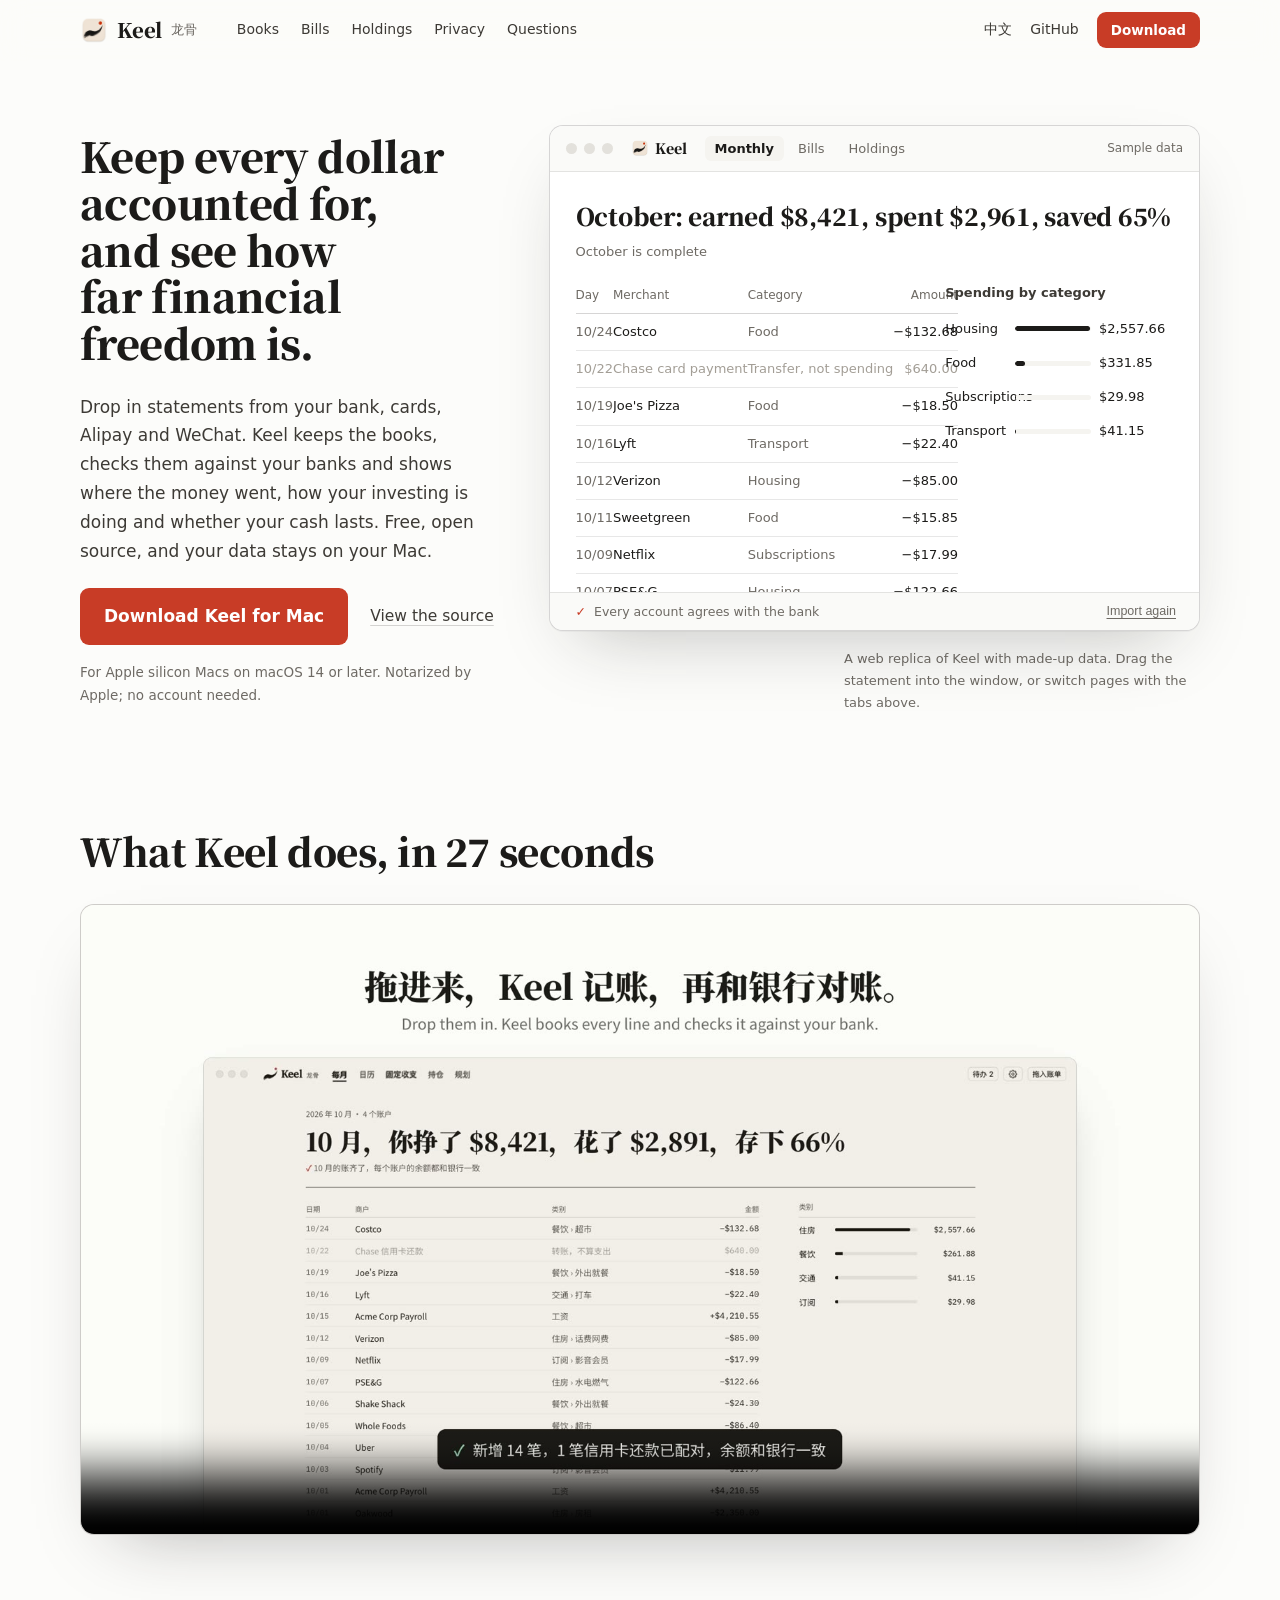
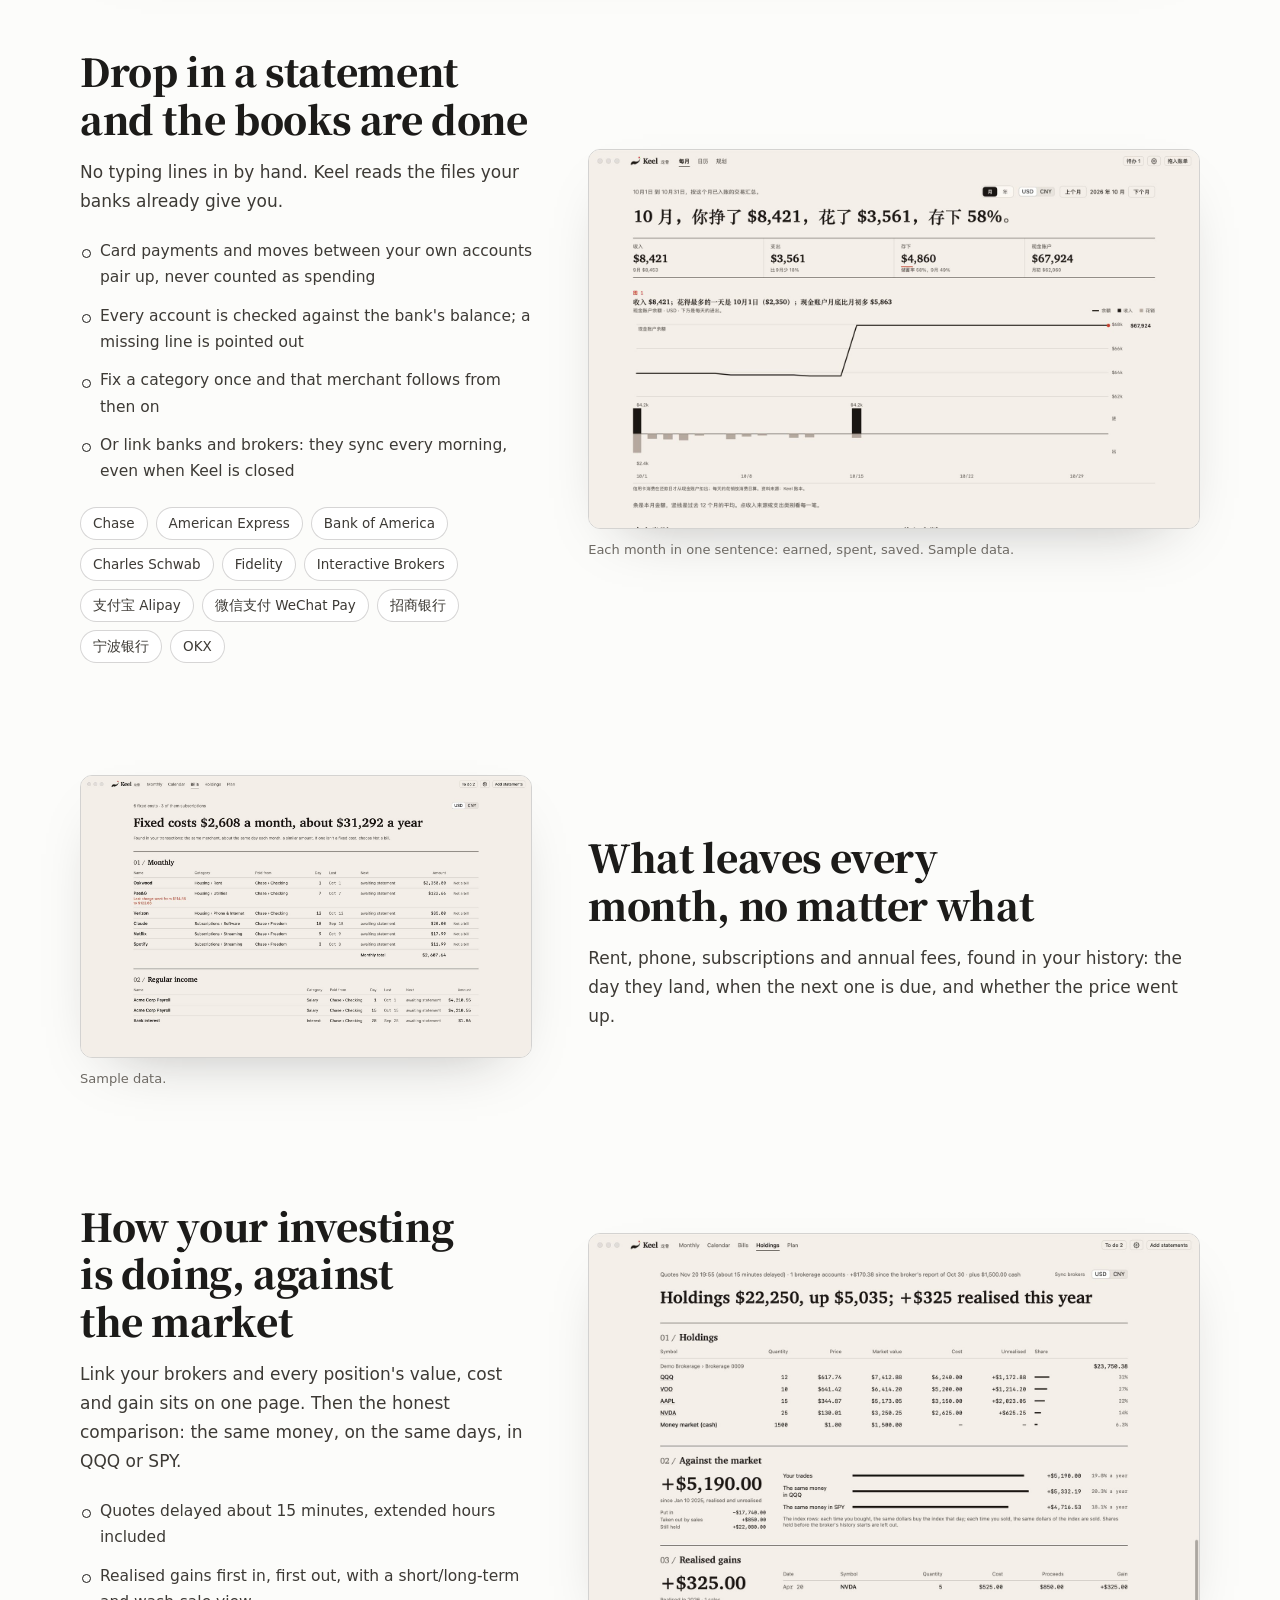
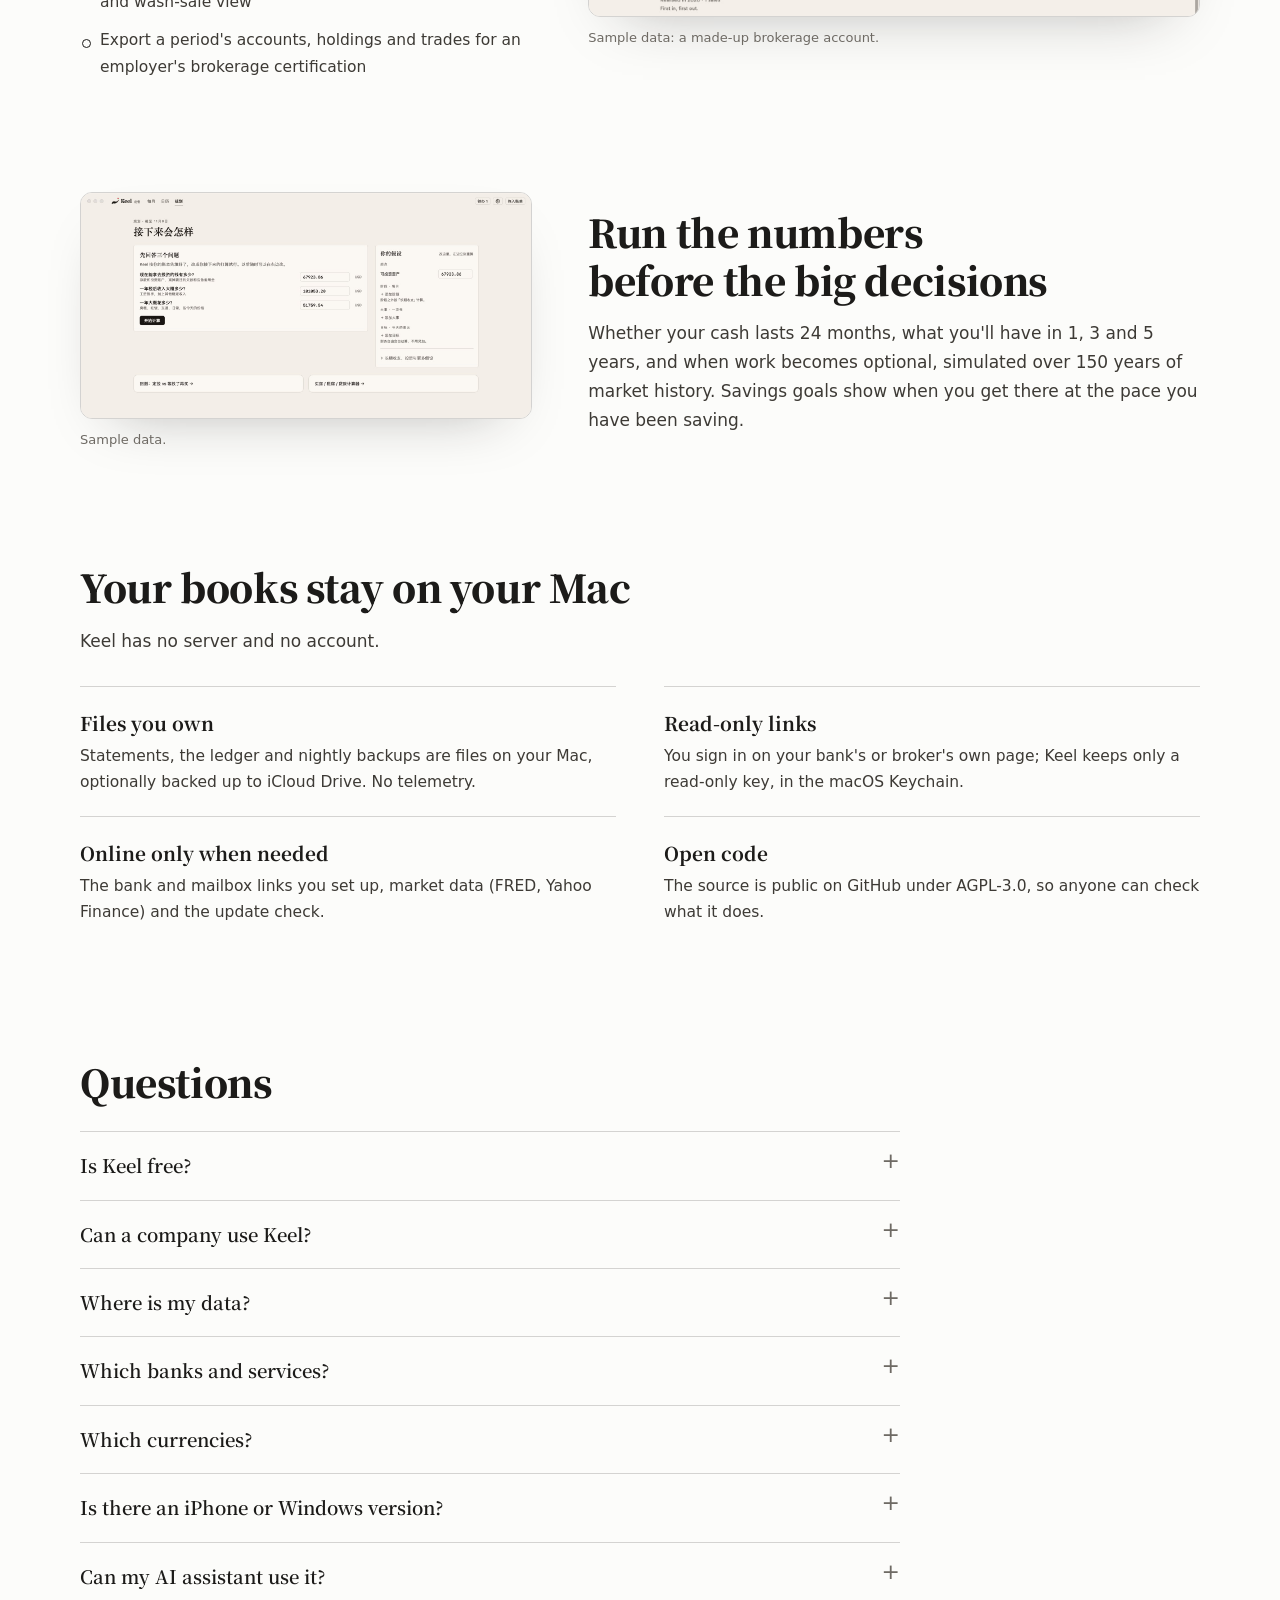
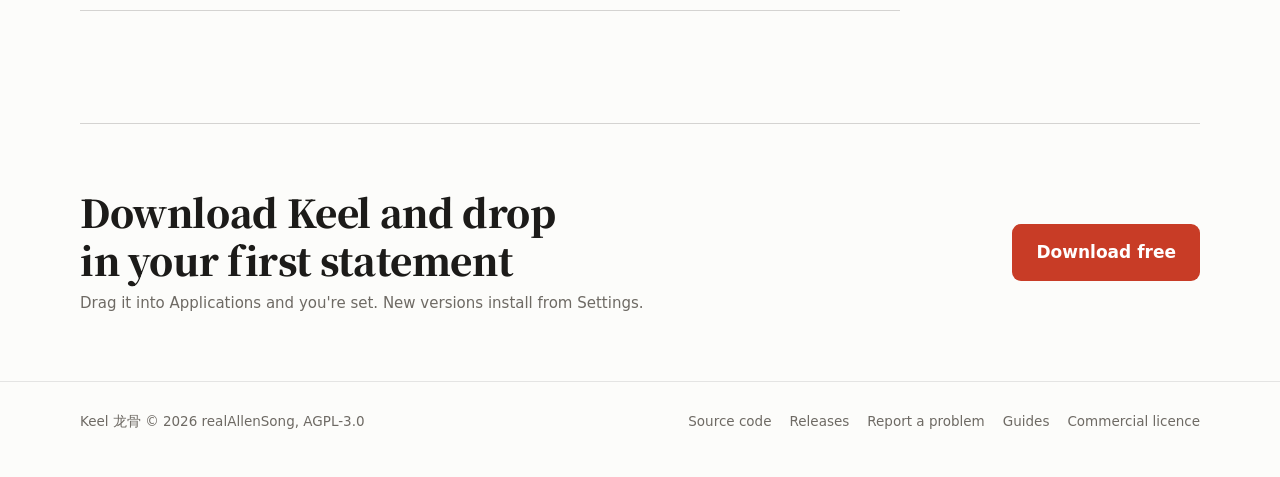
==== commit 37c8d40e: "Guides (EN/ZH), footer link, sitemap and llms.txt Co-Authored-By: Claude Opus 5.5 <noreply@anthropic" ====
--- a/index.html
+++ b/index.html
@@ -5,25 +5,25 @@
 <meta name="viewport" content="width=device-width, initial-scale=1, viewport-fit=cover">
 <title>Keel 龙骨 · 免费开源的 Mac 个人记账与财务规划</title>
 <meta name="description" content="把银行、信用卡、支付宝和微信的账单拖进来，Keel 自动记账、和银行对账，告诉你钱花在哪、每月固定支出多少、投资和大盘比怎样、离财务自由还有多远。数据只在你的 Mac 上。免费，开源。">
-<link rel="canonical" href="https://realallensong.github.io/Keel/">
+<link rel="canonical" href="https://keel.entropinia.com/">
 <meta name="robots" content="index, follow">
 <meta name="theme-color" content="#FCFCFA">
 <meta name="color-scheme" content="light">
 <meta property="og:type" content="website">
-<meta property="og:url" content="https://realallensong.github.io/Keel/">
+<meta property="og:url" content="https://keel.entropinia.com/">
 <meta property="og:site_name" content="Keel 龙骨">
 <meta property="og:locale" content="zh_CN">
 <meta property="og:locale:alternate" content="en_US">
 <meta property="og:title" content="Keel 龙骨 · 把每一笔账记清楚">
 <meta property="og:description" content="免费开源的 Mac 个人记账：账单拖进来，自动记账、对账，看清钱花在哪、离财务自由还有多远。数据只在你的 Mac 上。">
-<meta property="og:image" content="https://realallensong.github.io/Keel/img/og.png">
+<meta property="og:image" content="https://keel.entropinia.com/img/og.png">
 <meta property="og:image:width" content="1200">
 <meta property="og:image:height" content="630">
 <meta property="og:image:alt" content="Keel 龙骨：免费开源的 Mac 个人记账">
 <meta name="twitter:card" content="summary_large_image">
 <meta name="twitter:title" content="Keel · Free, open-source personal finance for the Mac">
 <meta name="twitter:description" content="Drop in bank, card, Alipay and WeChat statements; Keel keeps the books, reconciles them and shows where the money goes. Your data stays on your Mac.">
-<meta name="twitter:image" content="https://realallensong.github.io/Keel/img/og.png">
+<meta name="twitter:image" content="https://keel.entropinia.com/img/og.png">
 <link rel="apple-touch-icon" href="img/icon.png">
 <script type="application/ld+json">
 {
@@ -34,7 +34,7 @@
   "operatingSystem": "macOS 14 or later, Apple silicon",
   "applicationCategory": "FinanceApplication",
   "description": "Free, open-source personal finance for the Mac. Bank, card, Alipay and WeChat statements become a double-entry ledger reconciled against your banks, with monthly spending, fixed bills, holdings against the market, savings goals and long-range planning. Data stays on the Mac.",
-  "url": "https://realallensong.github.io/Keel/",
+  "url": "https://keel.entropinia.com/",
   "downloadUrl": "https://github.com/realAllenSong/Keel/releases/latest/download/Keel.dmg",
   "softwareVersion": "1.0.0",
   "license": "https://www.gnu.org/licenses/agpl-3.0.html",
@@ -461,6 +461,7 @@
       <a href="https://github.com/realAllenSong/Keel"><span data-zh>源代码</span><span data-en>Source code</span></a>
       <a href="https://github.com/realAllenSong/Keel/releases"><span data-zh>版本记录</span><span data-en>Releases</span></a>
       <a href="https://github.com/realAllenSong/Keel/issues"><span data-zh>反馈问题</span><span data-en>Report a problem</span></a>
+      <a href="zh/guides/" data-zh>指南</a><a href="guides/" data-en>Guides</a>
       <a href="mailto:song@entropinia.com"><span data-zh>商业授权</span><span data-en>Commercial licence</span></a>
     </nav>
   </div>
